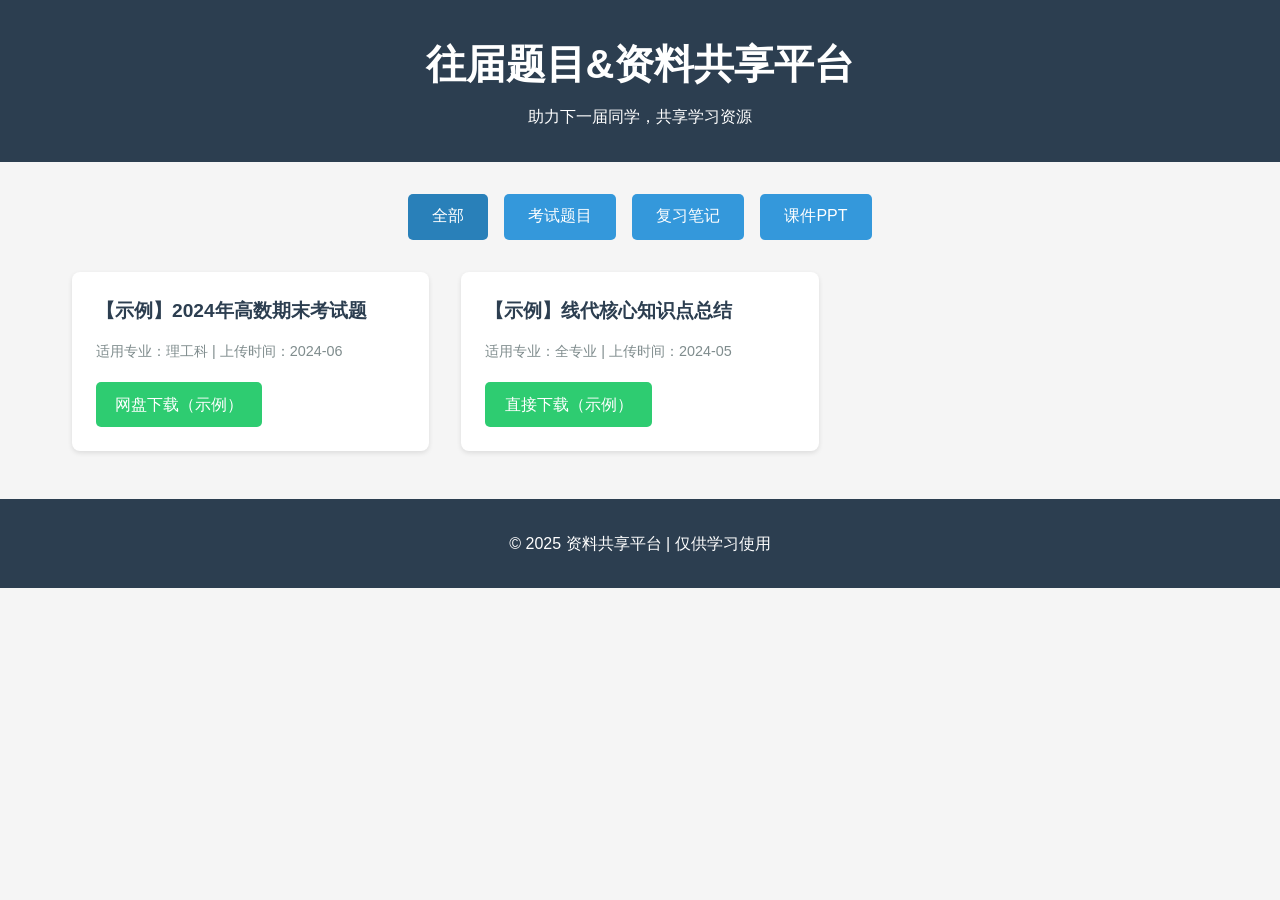
==== index.html @ 1e8f7a5b "Add files via upload" ====
<!DOCTYPE html>
<html lang="zh-CN">
<head>
    <meta charset="UTF-8">
    <meta name="viewport" content="width=device-width, initial-scale=1.0">
    <title>往届资料共享平台</title>
    <link rel="stylesheet" href="style.css">
</head>
<body>
    <header>
        <h1>往届题目&资料共享平台</h1>
        <p>助力下一届同学，共享学习资源</p>
    </header>

    <main>
        <nav class="category-nav">
            <button class="active" data-category="all">全部</button>
            <button data-category="exam">考试题目</button>
            <button data-category="notes">复习笔记</button>
            <button data-category="ppt">课件PPT</button>
        </nav>

        <div class="resource-list">
            <!-- 示例1：考试题目 -->
            <div class="resource-item" data-category="exam">
                <h3>【示例】2024年高数期末考试题</h3>
                <p>适用专业：理工科 | 上传时间：2024-06</p>
                <a href="#" class="download-btn">网盘下载（示例）</a>
            </div>

            <!-- 示例2：复习笔记 -->
            <div class="resource-item" data-category="notes">
                <h3>【示例】线代核心知识点总结</h3>
                <p>适用专业：全专业 | 上传时间：2024-05</p>
                <a href="files/示例文件.pdf" download class="download-btn">直接下载（示例）</a>
            </div>
        </div>
    </main>

    <footer>
        <p>© 2025 资料共享平台 | 仅供学习使用</p>
    </footer>

    <script src="script.js"></script>
</body>
</html>
---- style.css ----
* {
    margin: 0;
    padding: 0;
    box-sizing: border-box;
    font-family: "微软雅黑", sans-serif;
}

body {
    background-color: #f5f5f5;
    color: #333;
    line-height: 1.6;
}

header {
    background-color: #2c3e50;
    color: white;
    text-align: center;
    padding: 2rem 0;
    margin-bottom: 2rem;
}

header h1 {
    font-size: 2.5rem;
    margin-bottom: 0.5rem;
}

.category-nav {
    display: flex;
    justify-content: center;
    gap: 1rem;
    margin-bottom: 2rem;
    flex-wrap: wrap;
}

.category-nav button {
    padding: 0.8rem 1.5rem;
    border: none;
    border-radius: 5px;
    background-color: #3498db;
    color: white;
    cursor: pointer;
    font-size: 1rem;
    transition: background-color 0.3s;
}

.category-nav button.active,
.category-nav button:hover {
    background-color: #2980b9;
}

.resource-list {
    max-width: 1200px;
    margin: 0 auto;
    padding: 0 2rem;
    display: grid;
    grid-template-columns: repeat(auto-fill, minmax(350px, 1fr));
    gap: 2rem;
}

.resource-item {
    background-color: white;
    padding: 1.5rem;
    border-radius: 8px;
    box-shadow: 0 2px 5px rgba(0,0,0,0.1);
    transition: transform 0.3s;
}

.resource-item:hover {
    transform: translateY(-5px);
}

.resource-item h3 {
    color: #2c3e50;
    margin-bottom: 0.8rem;
    font-size: 1.2rem;
}

.resource-item p {
    color: #7f8c8d;
    margin-bottom: 1.2rem;
    font-size: 0.9rem;
}

.download-btn {
    display: inline-block;
    padding: 0.6rem 1.2rem;
    background-color: #2ecc71;
    color: white;
    text-decoration: none;
    border-radius: 5px;
    transition: background-color 0.3s;
}

.download-btn:hover {
    background-color: #27ae60;
}

footer {
    text-align: center;
    padding: 2rem 0;
    margin-top: 3rem;
    background-color: #2c3e50;
    color: white;
}

@media (max-width: 768px) {
    .resource-list {
        grid-template-columns: 1fr;
    }
    header h1 {
        font-size: 2rem;
    }
}
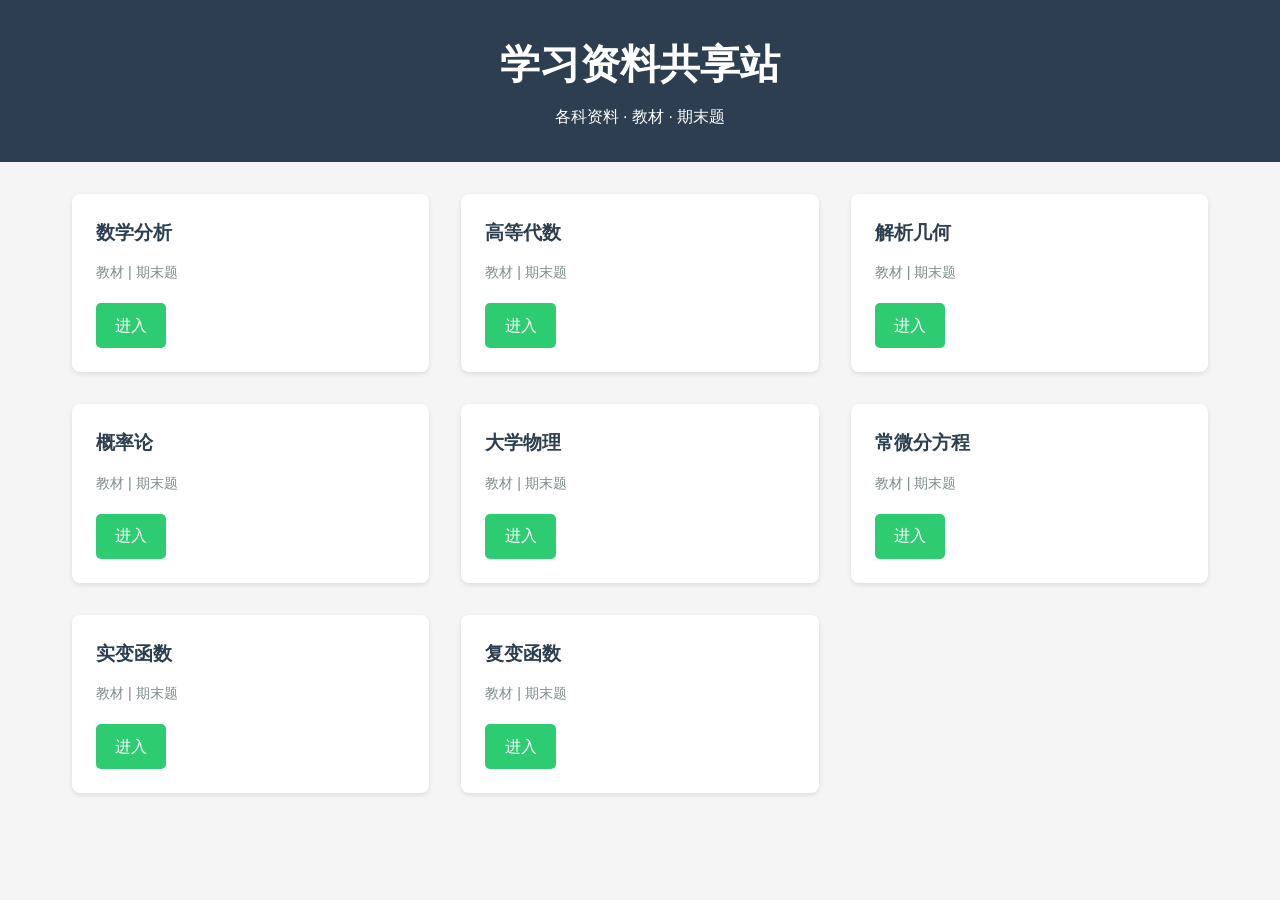
==== commit f25f20c3: "Add files via upload" ====
--- a/index.html
+++ b/index.html
@@ -3,44 +3,65 @@
 <head>
     <meta charset="UTF-8">
     <meta name="viewport" content="width=device-width, initial-scale=1.0">
-    <title>往届资料共享平台</title>
+    <title>学习资料共享站</title>
     <link rel="stylesheet" href="style.css">
 </head>
 <body>
     <header>
-        <h1>往届题目&资料共享平台</h1>
-        <p>助力下一届同学，共享学习资源</p>
+        <h1>学习资料共享站</h1>
+        <p>各科资料 · 教材 · 期末题</p>
     </header>
 
     <main>
-        <nav class="category-nav">
-            <button class="active" data-category="all">全部</button>
-            <button data-category="exam">考试题目</button>
-            <button data-category="notes">复习笔记</button>
-            <button data-category="ppt">课件PPT</button>
-        </nav>
-
         <div class="resource-list">
-            <!-- 示例1：考试题目 -->
-            <div class="resource-item" data-category="exam">
-                <h3>【示例】2024年高数期末考试题</h3>
-                <p>适用专业：理工科 | 上传时间：2024-06</p>
-                <a href="#" class="download-btn">网盘下载（示例）</a>
+            <div class="resource-item">
+                <h3>数学分析</h3>
+                <p>教材 | 期末题</p>
+                <a href="math-analysis.html" class="download-btn">进入</a>
             </div>
 
-            <!-- 示例2：复习笔记 -->
-            <div class="resource-item" data-category="notes">
-                <h3>【示例】线代核心知识点总结</h3>
-                <p>适用专业：全专业 | 上传时间：2024-05</p>
-                <a href="files/示例文件.pdf" download class="download-btn">直接下载（示例）</a>
+            <div class="resource-item">
+                <h3>高等代数</h3>
+                <p>教材 | 期末题</p>
+                <a href="linear-algebra.html" class="download-btn">进入</a>
+            </div>
+
+            <div class="resource-item">
+                <h3>解析几何</h3>
+                <p>教材 | 期末题</p>
+                <a href="geometry.html" class="download-btn">进入</a>
+            </div>
+
+            <div class="resource-item">
+                <h3>概率论</h3>
+                <p>教材 | 期末题</p>
+                <a href="probability.html" class="download-btn">进入</a>
+            </div>
+
+            <div class="resource-item">
+                <h3>大学物理</h3>
+                <p>教材 | 期末题</p>
+                <a href="physics.html" class="download-btn">进入</a>
+            </div>
+
+            <div class="resource-item">
+                <h3>常微分方程</h3>
+                <p>教材 | 期末题</p>
+                <a href="ode.html" class="download-btn">进入</a>
+            </div>
+
+            <div class="resource-item">
+                <h3>实变函数</h3>
+                <p>教材 | 期末题</p>
+                <a href="real.html" class="download-btn">进入</a>
+            </div>
+
+            <div class="resource-item">
+                <h3>复变函数</h3>
+                <p>教材 | 期末题</p>
+                <a href="complex.html" class="download-btn">进入</a>
             </div>
         </div>
     </main>
-
-    <footer>
-        <p>© 2025 资料共享平台 | 仅供学习使用</p>
-    </footer>
-
-    <script src="script.js"></script>
 </body>
 </html>
